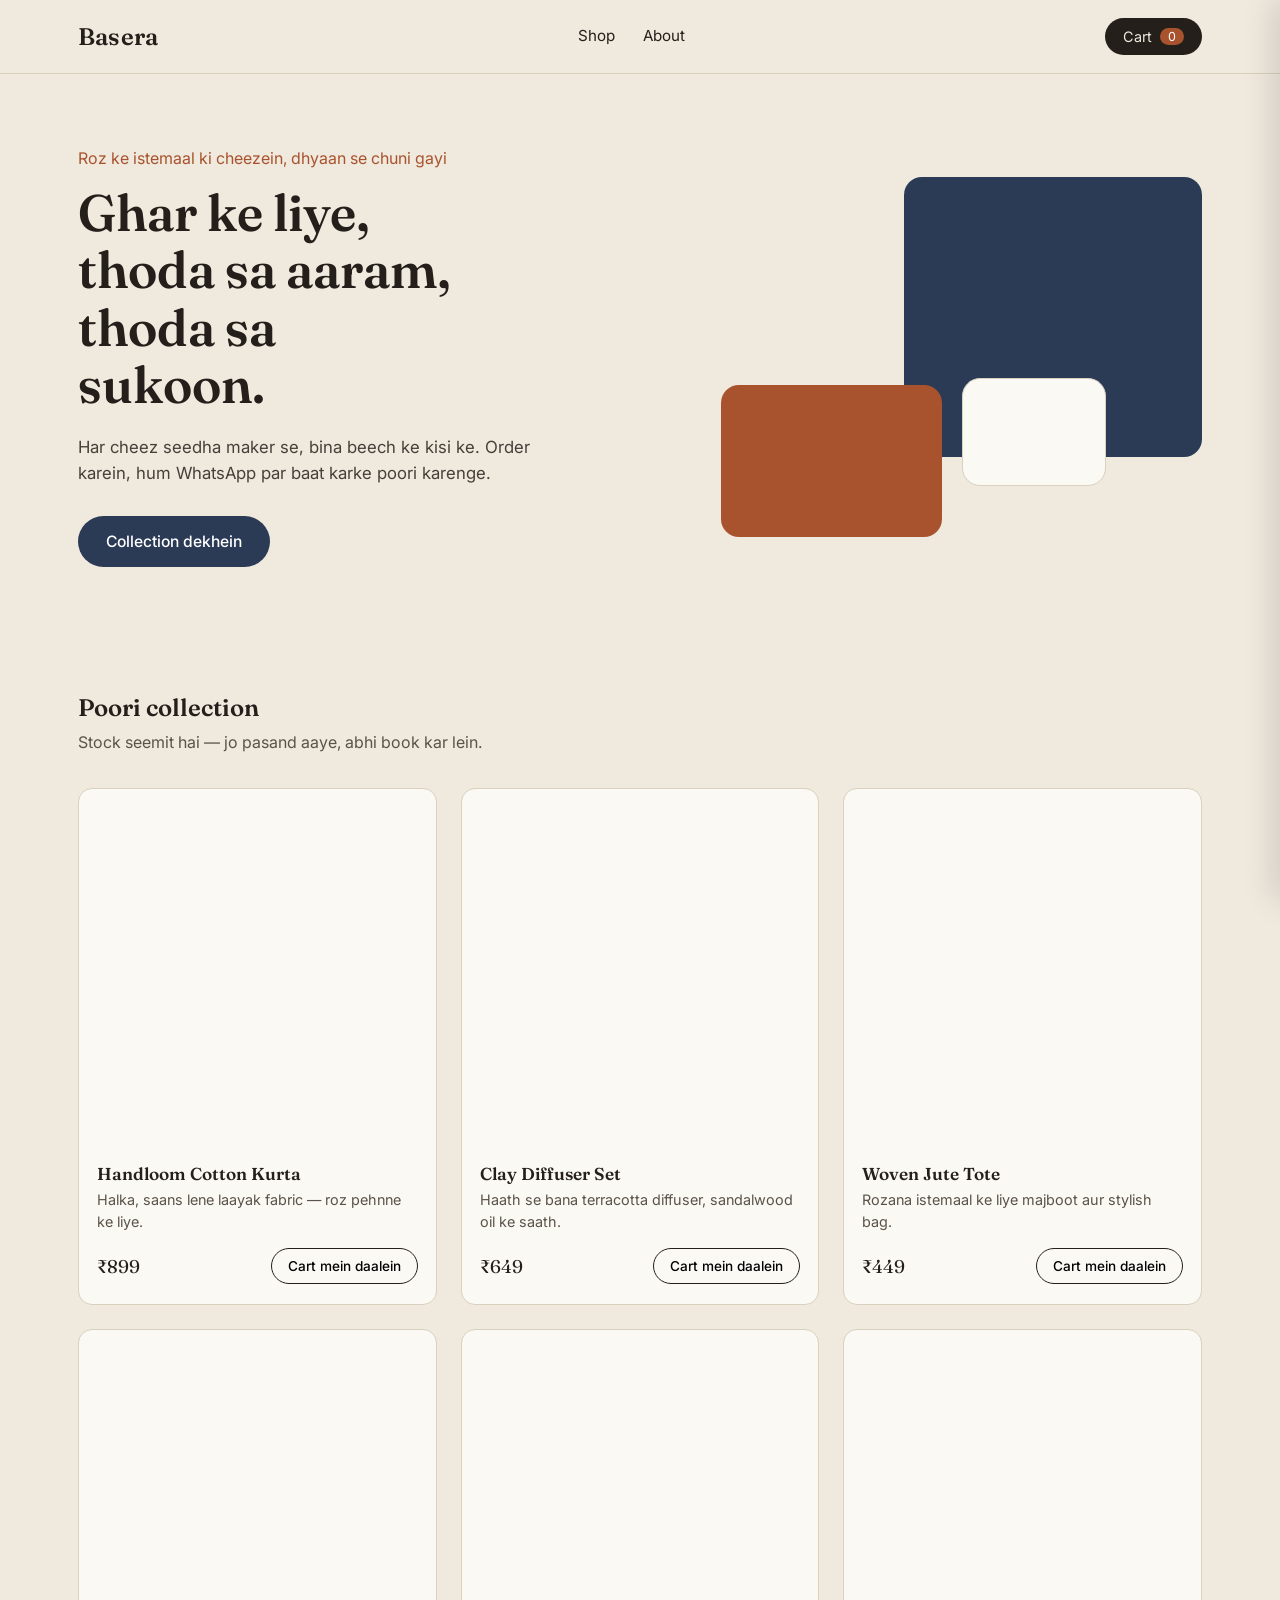
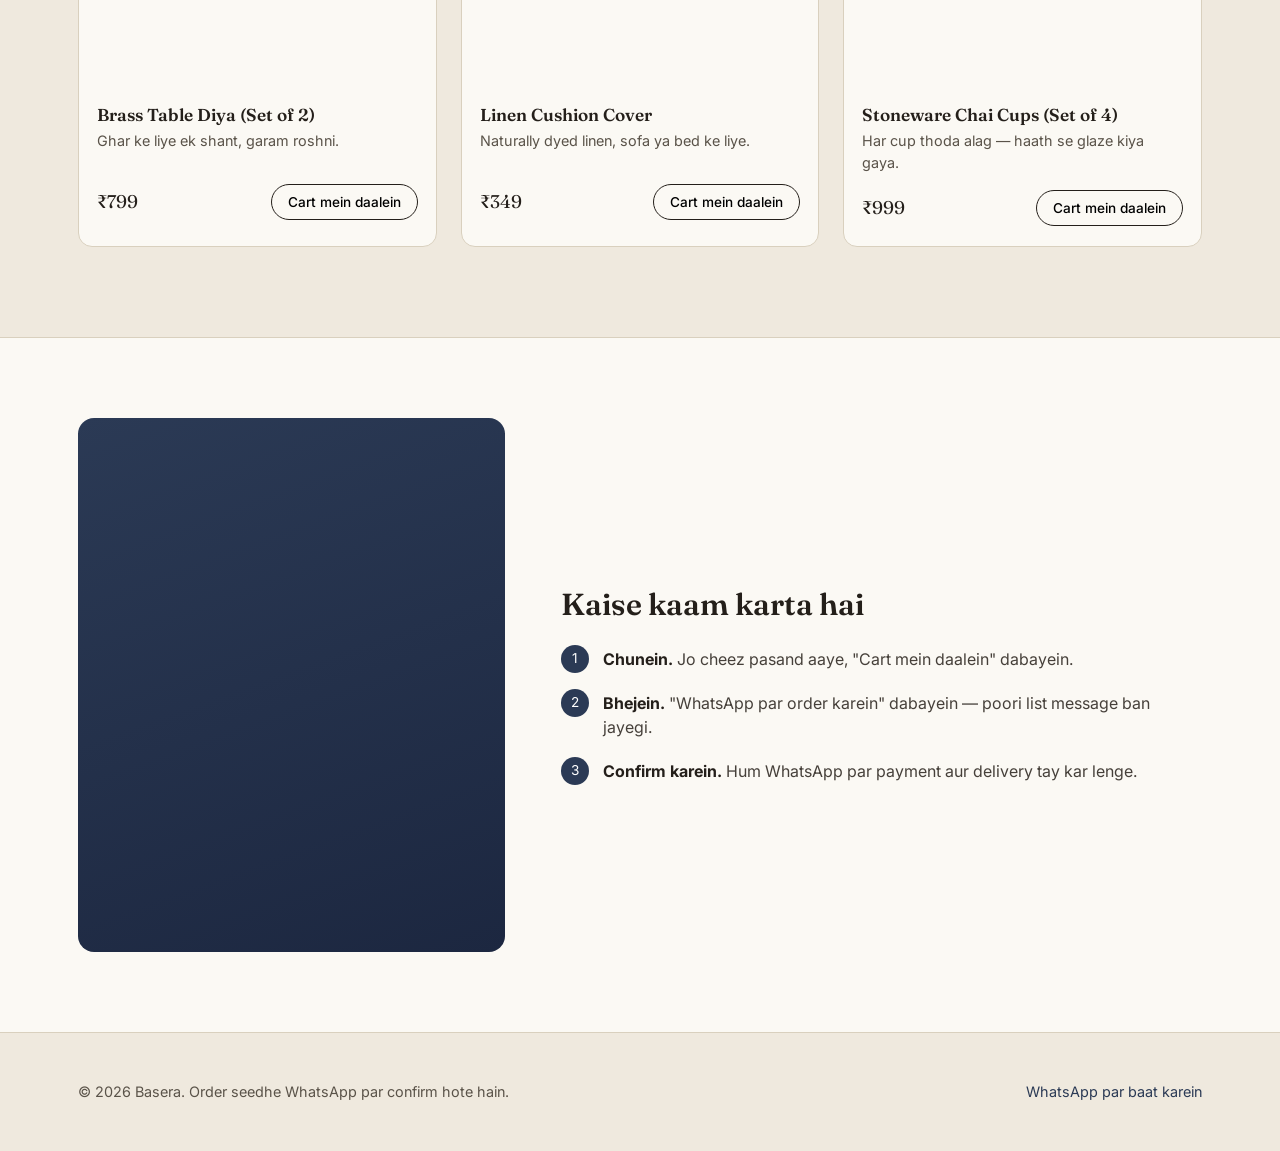
==== index.html @ c5f84205 "first commit" ====
<!DOCTYPE html>
<html lang="hi">
<head>
<meta charset="UTF-8" />
<meta name="viewport" content="width=device-width, initial-scale=1.0" />
<title>Basera — Handpicked Goods</title>
<link rel="preconnect" href="https://fonts.googleapis.com">
<link rel="preconnect" href="https://fonts.gstatic.com" crossorigin>
<link href="https://fonts.googleapis.com/css2?family=Fraunces:ital,opsz,wght@0,9..144,400;0,9..144,600;1,9..144,500&family=Inter:wght@400;500;600&display=swap" rel="stylesheet">
<link rel="stylesheet" href="style.css">
</head>
<body>

  <header class="site-header">
    <div class="wrap header-row">
      <a href="#" class="brand">Basera</a>
      <nav class="nav-links">
        <a href="#shop">Shop</a>
        <a href="#about">About</a>
      </nav>
      <button class="cart-toggle" id="cartToggle" aria-label="Cart kholein">
        Cart <span class="cart-count" id="cartCount">0</span>
      </button>
    </div>
  </header>

  <section class="hero">
    <div class="wrap hero-grid">
      <div class="hero-copy">
        <p class="hero-kicker">Roz ke istemaal ki cheezein, dhyaan se chuni gayi</p>
        <h1>Ghar ke liye, thoda sa aaram, thoda sa sukoon.</h1>
        <p class="hero-sub">Har cheez seedha maker se, bina beech ke kisi ke. Order karein, hum WhatsApp par baat karke poori karenge.</p>
        <a href="#shop" class="btn btn-primary">Collection dekhein</a>
      </div>
      <div class="hero-art" aria-hidden="true">
        <div class="hero-block block-a"></div>
        <div class="hero-block block-b"></div>
        <div class="hero-block block-c"></div>
      </div>
    </div>
  </section>

  <main>
    <section class="shop-section" id="shop">
      <div class="wrap">
        <div class="section-head">
          <h2>Poori collection</h2>
          <p>Stock seemit hai — jo pasand aaye, abhi book kar lein.</p>
        </div>
        <div class="product-grid" id="productGrid"><!-- JS se bharega --></div>
      </div>
    </section>

    <section class="about-section" id="about">
      <div class="wrap about-grid">
        <div class="about-image" aria-hidden="true"></div>
        <div class="about-copy">
          <h2>Kaise kaam karta hai</h2>
          <ol class="steps">
            <li><strong>Chunein.</strong> Jo cheez pasand aaye, "Cart mein daalein" dabayein.</li>
            <li><strong>Bhejein.</strong> "WhatsApp par order karein" dabayein — poori list message ban jayegi.</li>
            <li><strong>Confirm karein.</strong> Hum WhatsApp par payment aur delivery tay kar lenge.</li>
          </ol>
        </div>
      </div>
    </section>
  </main>

  <footer class="site-footer">
    <div class="wrap footer-row">
      <p>&copy; 2026 Basera. Order seedhe WhatsApp par confirm hote hain.</p>
      <a href="#" id="footerWhatsapp">WhatsApp par baat karein</a>
    </div>
  </footer>

  <!-- Cart drawer -->
  <div class="cart-overlay" id="cartOverlay"></div>
  <aside class="cart-drawer" id="cartDrawer" aria-label="Shopping cart">
    <div class="cart-drawer-head">
      <h2>Aapka Cart</h2>
      <button class="cart-close" id="cartClose" aria-label="Cart band karein">&times;</button>
    </div>
    <div class="cart-items" id="cartItems"><!-- JS se bharega --></div>
    <div class="cart-footer">
      <div class="cart-total-row">
        <span>Total</span>
        <span id="cartTotal">₹0</span>
      </div>
      <button class="btn btn-whatsapp" id="checkoutBtn">WhatsApp par order karein</button>
      <p class="cart-note">Payment yahan nahi hoti — order WhatsApp par confirm hota hai.</p>
    </div>
  </aside>

  <script src="products.js"></script>
  <script src="script.js"></script>
</body>
</html>
---- style.css ----
:root {
  --ink: #241f1a;
  --bg: #efe9de;
  --card: #fbf9f4;
  --indigo: #2b3a55;
  --indigo-dark: #1c2740;
  --rust: #a8532e;
  --line: #d9d0be;
  --whatsapp: #25d366;
  --whatsapp-dark: #1ea952;
  --serif: "Fraunces", serif;
  --sans: "Inter", sans-serif;
}

* { box-sizing: border-box; }

html { scroll-behavior: smooth; }

body {
  margin: 0;
  background: var(--bg);
  color: var(--ink);
  font-family: var(--sans);
  line-height: 1.5;
  -webkit-font-smoothing: antialiased;
}

.wrap {
  max-width: 1180px;
  margin: 0 auto;
  padding: 0 28px;
}

a { color: inherit; text-decoration: none; }

h1, h2, h3 {
  font-family: var(--serif);
  font-weight: 600;
  margin: 0;
  line-height: 1.12;
}

/* ---------- Header ---------- */
.site-header {
  position: sticky;
  top: 0;
  z-index: 20;
  background: rgba(239, 233, 222, 0.92);
  backdrop-filter: blur(6px);
  border-bottom: 1px solid var(--line);
}

.header-row {
  display: flex;
  align-items: center;
  justify-content: space-between;
  padding-top: 18px;
  padding-bottom: 18px;
}

.brand {
  font-family: var(--serif);
  font-size: 1.5rem;
  font-weight: 600;
  letter-spacing: 0.01em;
}

.nav-links {
  display: flex;
  gap: 28px;
  font-size: 0.95rem;
}

.nav-links a:hover { color: var(--indigo); }

.cart-toggle {
  background: var(--ink);
  color: var(--bg);
  border: none;
  border-radius: 999px;
  padding: 10px 18px;
  font-family: var(--sans);
  font-size: 0.9rem;
  cursor: pointer;
  display: flex;
  align-items: center;
  gap: 8px;
}

.cart-count {
  background: var(--rust);
  color: #fff;
  border-radius: 999px;
  padding: 1px 8px;
  font-size: 0.78rem;
}

/* ---------- Hero ---------- */
.hero { padding: 72px 0 88px; }

.hero-grid {
  display: grid;
  grid-template-columns: 1.1fr 0.9fr;
  gap: 56px;
  align-items: center;
}

.hero-kicker {
  font-size: 1rem;
  color: var(--rust);
  margin: 0 0 14px;
}

.hero-copy h1 {
  font-size: clamp(2.2rem, 4vw, 3.4rem);
  max-width: 11ch;
}

.hero-sub {
  max-width: 42ch;
  margin: 22px 0 30px;
  color: #46403a;
  font-size: 1.05rem;
}

.btn {
  display: inline-block;
  border: none;
  border-radius: 999px;
  padding: 14px 28px;
  font-family: var(--sans);
  font-size: 0.98rem;
  font-weight: 500;
  cursor: pointer;
}

.btn-primary {
  background: var(--indigo);
  color: #fff;
}
.btn-primary:hover { background: var(--indigo-dark); }

.hero-art {
  position: relative;
  height: 360px;
}

.hero-block {
  position: absolute;
  border-radius: 18px;
}

.block-a {
  width: 62%;
  height: 78%;
  background: var(--indigo);
  top: 0;
  right: 0;
}
.block-b {
  width: 46%;
  height: 42%;
  background: var(--rust);
  bottom: 0;
  left: 0;
}
.block-c {
  width: 30%;
  height: 30%;
  background: var(--card);
  border: 1px solid var(--line);
  bottom: 14%;
  right: 20%;
}

/* ---------- Shop section ---------- */
.shop-section { padding: 40px 0 90px; }

.section-head {
  margin-bottom: 34px;
  max-width: 46ch;
}

.section-head p {
  color: #5a5349;
  margin-top: 8px;
}

.product-grid {
  display: grid;
  grid-template-columns: repeat(3, 1fr);
  gap: 24px;
}

.product-card {
  background: var(--card);
  border: 1px solid var(--line);
  border-radius: 14px;
  overflow: hidden;
  display: flex;
  flex-direction: column;
}

.product-image {
  aspect-ratio: 1 / 1;
  background-size: cover;
  background-position: center;
}

.product-info { padding: 18px 18px 20px; }

.product-info h3 {
  font-size: 1.08rem;
  font-weight: 600;
  margin-bottom: 6px;
}

.product-desc {
  font-size: 0.9rem;
  color: #5a5349;
  margin: 0 0 16px;
  min-height: 2.6em;
}

.product-row {
  display: flex;
  align-items: center;
  justify-content: space-between;
}

.product-price {
  font-family: var(--serif);
  font-size: 1.15rem;
}

.btn-add {
  background: transparent;
  border: 1px solid var(--ink);
  border-radius: 999px;
  padding: 9px 16px;
  font-size: 0.85rem;
  cursor: pointer;
}
.btn-add:hover { background: var(--ink); color: var(--bg); }

/* ---------- About / how it works ---------- */
.about-section {
  background: var(--card);
  border-top: 1px solid var(--line);
  border-bottom: 1px solid var(--line);
  padding: 80px 0;
}

.about-grid {
  display: grid;
  grid-template-columns: 0.8fr 1.2fr;
  gap: 56px;
  align-items: center;
}

.about-image {
  aspect-ratio: 4 / 5;
  border-radius: 16px;
  background: linear-gradient(160deg, var(--indigo) 0%, var(--indigo-dark) 100%);
}

.about-copy h2 { font-size: 1.9rem; margin-bottom: 26px; }

.steps {
  list-style: none;
  margin: 0;
  padding: 0;
  counter-reset: step;
  display: flex;
  flex-direction: column;
  gap: 20px;
}

.steps li {
  counter-increment: step;
  position: relative;
  padding-left: 42px;
  color: #46403a;
}

.steps li::before {
  content: counter(step);
  position: absolute;
  left: 0;
  top: -2px;
  width: 28px;
  height: 28px;
  border-radius: 50%;
  background: var(--indigo);
  color: #fff;
  font-size: 0.85rem;
  display: flex;
  align-items: center;
  justify-content: center;
  font-family: var(--sans);
}

.steps strong { color: var(--ink); }

/* ---------- Footer ---------- */
.site-footer { padding: 34px 0; }

.footer-row {
  display: flex;
  justify-content: space-between;
  align-items: center;
  font-size: 0.9rem;
  color: #5a5349;
}

.footer-row a { color: var(--indigo); }

/* ---------- Cart drawer ---------- */
.cart-overlay {
  position: fixed;
  inset: 0;
  background: rgba(36, 31, 26, 0.45);
  opacity: 0;
  pointer-events: none;
  transition: opacity 0.25s ease;
  z-index: 30;
}
.cart-overlay.open { opacity: 1; pointer-events: auto; }

.cart-drawer {
  position: fixed;
  top: 0;
  right: 0;
  height: 100%;
  width: min(400px, 92vw);
  background: var(--card);
  z-index: 31;
  display: flex;
  flex-direction: column;
  transform: translateX(100%);
  transition: transform 0.3s ease;
  box-shadow: -8px 0 30px rgba(0,0,0,0.12);
}
.cart-drawer.open { transform: translateX(0); }

.cart-drawer-head {
  display: flex;
  justify-content: space-between;
  align-items: center;
  padding: 22px 24px;
  border-bottom: 1px solid var(--line);
}

.cart-drawer-head h2 { font-size: 1.3rem; }

.cart-close {
  background: none;
  border: none;
  font-size: 1.6rem;
  cursor: pointer;
  color: var(--ink);
  line-height: 1;
}

.cart-items {
  flex: 1;
  overflow-y: auto;
  padding: 20px 24px;
}

.cart-empty { color: #5a5349; }

.cart-item {
  display: flex;
  gap: 14px;
  padding: 14px 0;
  border-bottom: 1px solid var(--line);
}
.cart-item:first-child { padding-top: 0; }

.cart-item-image {
  width: 64px;
  height: 64px;
  border-radius: 10px;
  background-size: cover;
  background-position: center;
  flex-shrink: 0;
}

.cart-item-name { margin: 0; font-weight: 500; font-size: 0.95rem; }
.cart-item-price { margin: 4px 0 8px; color: #5a5349; font-size: 0.88rem; }

.qty-control {
  display: flex;
  align-items: center;
  gap: 10px;
}

.qty-btn {
  width: 26px;
  height: 26px;
  border-radius: 50%;
  border: 1px solid var(--line);
  background: var(--bg);
  cursor: pointer;
  font-size: 1rem;
  line-height: 1;
}

.remove-btn {
  margin-left: auto;
  background: none;
  border: none;
  color: var(--rust);
  font-size: 0.8rem;
  cursor: pointer;
}

.cart-footer {
  padding: 20px 24px 26px;
  border-top: 1px solid var(--line);
}

.cart-total-row {
  display: flex;
  justify-content: space-between;
  font-family: var(--serif);
  font-size: 1.2rem;
  margin-bottom: 16px;
}

.btn-whatsapp {
  width: 100%;
  background: var(--whatsapp);
  color: #fff;
  padding: 14px;
  font-weight: 600;
}
.btn-whatsapp:hover { background: var(--whatsapp-dark); }

.cart-note {
  text-align: center;
  font-size: 0.8rem;
  color: #5a5349;
  margin: 12px 0 0;
}

/* ---------- Responsive ---------- */
@media (max-width: 860px) {
  .hero-grid, .about-grid { grid-template-columns: 1fr; }
  .hero-art { height: 240px; order: -1; }
  .product-grid { grid-template-columns: repeat(2, 1fr); }
  .nav-links { display: none; }
}

@media (max-width: 520px) {
  .product-grid { grid-template-columns: 1fr; }
  .about-grid { gap: 32px; }
}

@media (prefers-reduced-motion: reduce) {
  html { scroll-behavior: auto; }
  .cart-drawer, .cart-overlay { transition: none; }
}
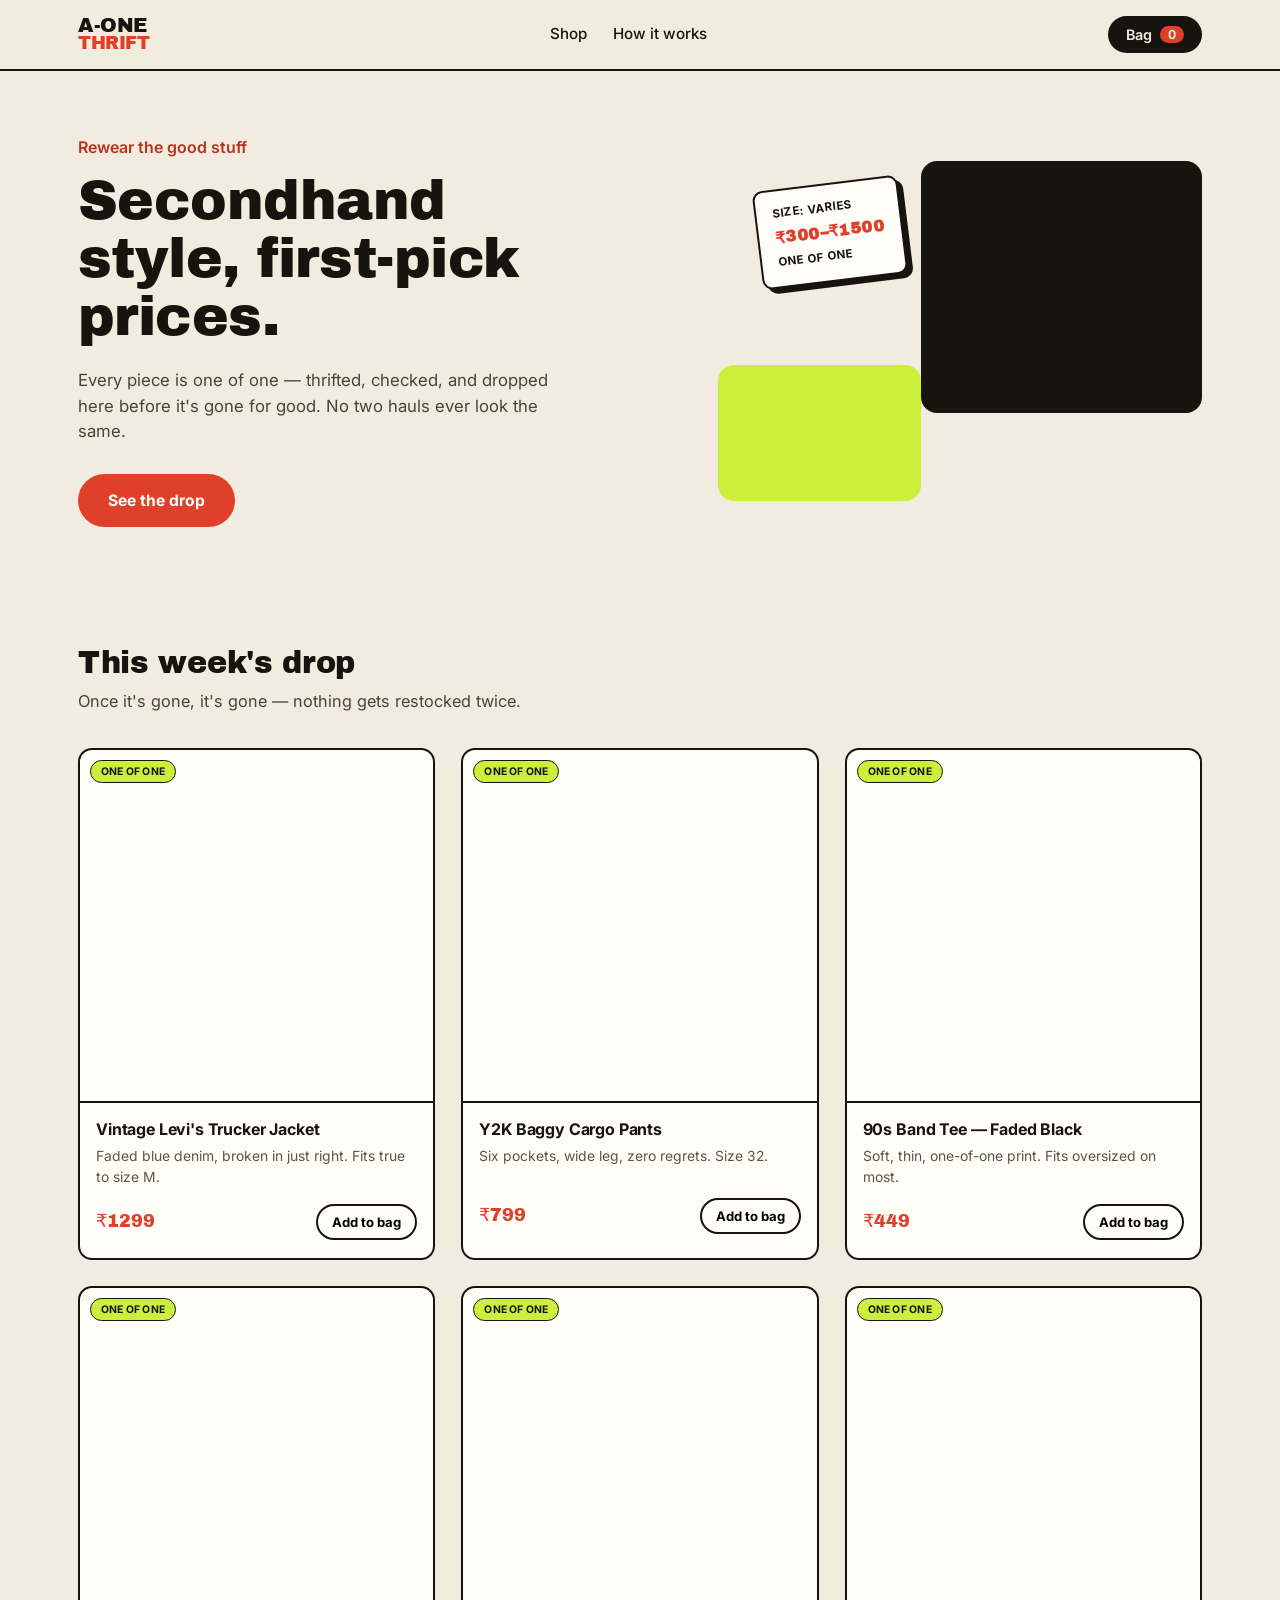
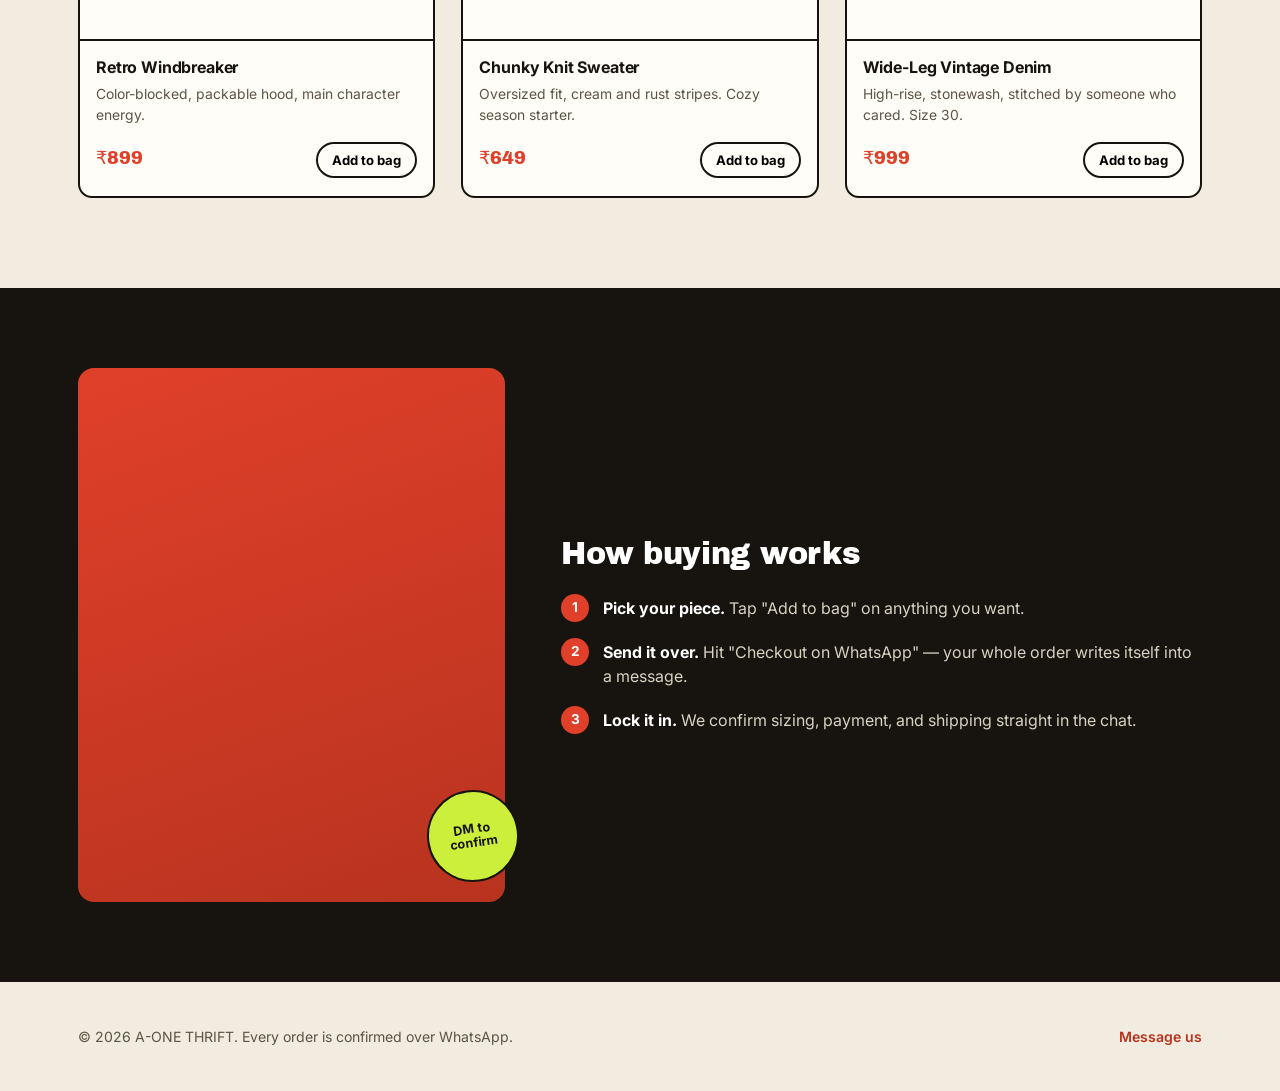
==== commit 2d19be09: "updated to A-ONE THRIFT design" ====
--- a/index.html
+++ b/index.html
@@ -1,25 +1,25 @@
 <!DOCTYPE html>
-<html lang="hi">
+<html lang="en">
 <head>
 <meta charset="UTF-8" />
 <meta name="viewport" content="width=device-width, initial-scale=1.0" />
-<title>Basera — Handpicked Goods</title>
+<title>A-ONE THRIFT — Secondhand, First Pick</title>
 <link rel="preconnect" href="https://fonts.googleapis.com">
 <link rel="preconnect" href="https://fonts.gstatic.com" crossorigin>
-<link href="https://fonts.googleapis.com/css2?family=Fraunces:ital,opsz,wght@0,9..144,400;0,9..144,600;1,9..144,500&family=Inter:wght@400;500;600&display=swap" rel="stylesheet">
+<link href="https://fonts.googleapis.com/css2?family=Archivo+Black&family=Inter:wght@400;500;600;700&display=swap" rel="stylesheet">
 <link rel="stylesheet" href="style.css">
 </head>
 <body>
 
   <header class="site-header">
     <div class="wrap header-row">
-      <a href="#" class="brand">Basera</a>
+      <a href="#" class="brand">A-ONE<span>THRIFT</span></a>
       <nav class="nav-links">
         <a href="#shop">Shop</a>
-        <a href="#about">About</a>
+        <a href="#about">How it works</a>
       </nav>
-      <button class="cart-toggle" id="cartToggle" aria-label="Cart kholein">
-        Cart <span class="cart-count" id="cartCount">0</span>
+      <button class="cart-toggle" id="cartToggle" aria-label="Open cart">
+        Bag <span class="cart-count" id="cartCount">0</span>
       </button>
     </div>
   </header>
@@ -27,15 +27,19 @@
   <section class="hero">
     <div class="wrap hero-grid">
       <div class="hero-copy">
-        <p class="hero-kicker">Roz ke istemaal ki cheezein, dhyaan se chuni gayi</p>
-        <h1>Ghar ke liye, thoda sa aaram, thoda sa sukoon.</h1>
-        <p class="hero-sub">Har cheez seedha maker se, bina beech ke kisi ke. Order karein, hum WhatsApp par baat karke poori karenge.</p>
-        <a href="#shop" class="btn btn-primary">Collection dekhein</a>
+        <p class="hero-kicker">Rewear the good stuff</p>
+        <h1>Secondhand style, first-pick prices.</h1>
+        <p class="hero-sub">Every piece is one of one — thrifted, checked, and dropped here before it's gone for good. No two hauls ever look the same.</p>
+        <a href="#shop" class="btn btn-primary">See the drop</a>
       </div>
       <div class="hero-art" aria-hidden="true">
+        <div class="tag-sticker">
+          <span class="tag-line">SIZE: VARIES</span>
+          <span class="tag-line tag-price">₹300–₹1500</span>
+          <span class="tag-line">ONE OF ONE</span>
+        </div>
         <div class="hero-block block-a"></div>
         <div class="hero-block block-b"></div>
-        <div class="hero-block block-c"></div>
       </div>
     </div>
   </section>
@@ -44,22 +48,24 @@
     <section class="shop-section" id="shop">
       <div class="wrap">
         <div class="section-head">
-          <h2>Poori collection</h2>
-          <p>Stock seemit hai — jo pasand aaye, abhi book kar lein.</p>
+          <h2>This week's drop</h2>
+          <p>Once it's gone, it's gone — nothing gets restocked twice.</p>
         </div>
-        <div class="product-grid" id="productGrid"><!-- JS se bharega --></div>
+        <div class="product-grid" id="productGrid"><!-- filled by JS --></div>
       </div>
     </section>
 
     <section class="about-section" id="about">
       <div class="wrap about-grid">
-        <div class="about-image" aria-hidden="true"></div>
+        <div class="about-image" aria-hidden="true">
+          <span class="about-badge">DM to<br>confirm</span>
+        </div>
         <div class="about-copy">
-          <h2>Kaise kaam karta hai</h2>
+          <h2>How buying works</h2>
           <ol class="steps">
-            <li><strong>Chunein.</strong> Jo cheez pasand aaye, "Cart mein daalein" dabayein.</li>
-            <li><strong>Bhejein.</strong> "WhatsApp par order karein" dabayein — poori list message ban jayegi.</li>
-            <li><strong>Confirm karein.</strong> Hum WhatsApp par payment aur delivery tay kar lenge.</li>
+            <li><strong>Pick your piece.</strong> Tap "Add to bag" on anything you want.</li>
+            <li><strong>Send it over.</strong> Hit "Checkout on WhatsApp" — your whole order writes itself into a message.</li>
+            <li><strong>Lock it in.</strong> We confirm sizing, payment, and shipping straight in the chat.</li>
           </ol>
         </div>
       </div>
@@ -68,26 +74,26 @@
 
   <footer class="site-footer">
     <div class="wrap footer-row">
-      <p>&copy; 2026 Basera. Order seedhe WhatsApp par confirm hote hain.</p>
-      <a href="#" id="footerWhatsapp">WhatsApp par baat karein</a>
+      <p>&copy; 2026 A-ONE THRIFT. Every order is confirmed over WhatsApp.</p>
+      <a href="#" id="footerWhatsapp">Message us</a>
     </div>
   </footer>
 
   <!-- Cart drawer -->
   <div class="cart-overlay" id="cartOverlay"></div>
-  <aside class="cart-drawer" id="cartDrawer" aria-label="Shopping cart">
+  <aside class="cart-drawer" id="cartDrawer" aria-label="Shopping bag">
     <div class="cart-drawer-head">
-      <h2>Aapka Cart</h2>
-      <button class="cart-close" id="cartClose" aria-label="Cart band karein">&times;</button>
+      <h2>Your Bag</h2>
+      <button class="cart-close" id="cartClose" aria-label="Close bag">&times;</button>
     </div>
-    <div class="cart-items" id="cartItems"><!-- JS se bharega --></div>
+    <div class="cart-items" id="cartItems"><!-- filled by JS --></div>
     <div class="cart-footer">
       <div class="cart-total-row">
         <span>Total</span>
         <span id="cartTotal">₹0</span>
       </div>
-      <button class="btn btn-whatsapp" id="checkoutBtn">WhatsApp par order karein</button>
-      <p class="cart-note">Payment yahan nahi hoti — order WhatsApp par confirm hota hai.</p>
+      <button class="btn btn-whatsapp" id="checkoutBtn">Checkout on WhatsApp</button>
+      <p class="cart-note">No payment happens here — every order is confirmed on WhatsApp.</p>
     </div>
   </aside>
 
--- a/style.css
+++ b/style.css
@@ -1,14 +1,14 @@
 :root {
-  --ink: #241f1a;
-  --bg: #efe9de;
-  --card: #fbf9f4;
-  --indigo: #2b3a55;
-  --indigo-dark: #1c2740;
-  --rust: #a8532e;
-  --line: #d9d0be;
+  --ink: #17140f;
+  --paper: #f1ecdf;
+  --card: #fffdf7;
+  --pop: #e0402a;
+  --pop-dark: #b8331f;
+  --lime: #cbef3b;
+  --line: #d9d0b8;
   --whatsapp: #25d366;
   --whatsapp-dark: #1ea952;
-  --serif: "Fraunces", serif;
+  --display: "Archivo Black", sans-serif;
   --sans: "Inter", sans-serif;
 }
 
@@ -18,7 +18,7 @@
 
 body {
   margin: 0;
-  background: var(--bg);
+  background: var(--paper);
   color: var(--ink);
   font-family: var(--sans);
   line-height: 1.5;
@@ -34,10 +34,11 @@
 a { color: inherit; text-decoration: none; }
 
 h1, h2, h3 {
-  font-family: var(--serif);
-  font-weight: 600;
+  font-family: var(--display);
+  font-weight: 400;
   margin: 0;
-  line-height: 1.12;
+  line-height: 1.05;
+  letter-spacing: -0.01em;
 }
 
 /* ---------- Header ---------- */
@@ -45,41 +46,50 @@
   position: sticky;
   top: 0;
   z-index: 20;
-  background: rgba(239, 233, 222, 0.92);
+  background: rgba(241, 236, 223, 0.94);
   backdrop-filter: blur(6px);
-  border-bottom: 1px solid var(--line);
+  border-bottom: 2px solid var(--ink);
 }
 
 .header-row {
   display: flex;
   align-items: center;
   justify-content: space-between;
-  padding-top: 18px;
-  padding-bottom: 18px;
+  padding-top: 16px;
+  padding-bottom: 16px;
 }
 
 .brand {
-  font-family: var(--serif);
-  font-size: 1.5rem;
-  font-weight: 600;
-  letter-spacing: 0.01em;
+  font-family: var(--display);
+  font-size: 1.25rem;
+  letter-spacing: -0.02em;
+  display: flex;
+  flex-direction: column;
+  line-height: 0.95;
+}
+
+.brand span {
+  color: var(--pop);
+  font-size: 0.9em;
 }
 
 .nav-links {
   display: flex;
-  gap: 28px;
+  gap: 26px;
   font-size: 0.95rem;
-}
-
-.nav-links a:hover { color: var(--indigo); }
+  font-weight: 500;
+}
+
+.nav-links a:hover { color: var(--pop); }
 
 .cart-toggle {
   background: var(--ink);
-  color: var(--bg);
+  color: var(--paper);
   border: none;
   border-radius: 999px;
   padding: 10px 18px;
   font-family: var(--sans);
+  font-weight: 600;
   font-size: 0.9rem;
   cursor: pointer;
   display: flex;
@@ -88,7 +98,7 @@
 }
 
 .cart-count {
-  background: var(--rust);
+  background: var(--pop);
   color: #fff;
   border-radius: 999px;
   padding: 1px 8px;
@@ -96,30 +106,31 @@
 }
 
 /* ---------- Hero ---------- */
-.hero { padding: 72px 0 88px; }
+.hero { padding: 64px 0 90px; }
 
 .hero-grid {
   display: grid;
   grid-template-columns: 1.1fr 0.9fr;
-  gap: 56px;
+  gap: 48px;
   align-items: center;
 }
 
 .hero-kicker {
   font-size: 1rem;
-  color: var(--rust);
+  font-weight: 600;
+  color: var(--pop-dark);
   margin: 0 0 14px;
 }
 
 .hero-copy h1 {
-  font-size: clamp(2.2rem, 4vw, 3.4rem);
-  max-width: 11ch;
+  font-size: clamp(2.1rem, 4.3vw, 3.5rem);
+  max-width: 12ch;
 }
 
 .hero-sub {
-  max-width: 42ch;
+  max-width: 44ch;
   margin: 22px 0 30px;
-  color: #46403a;
+  color: #4a4436;
   font-size: 1.05rem;
 }
 
@@ -127,97 +138,144 @@
   display: inline-block;
   border: none;
   border-radius: 999px;
-  padding: 14px 28px;
+  padding: 15px 30px;
   font-family: var(--sans);
   font-size: 0.98rem;
-  font-weight: 500;
+  font-weight: 700;
   cursor: pointer;
 }
 
 .btn-primary {
-  background: var(--indigo);
+  background: var(--pop);
   color: #fff;
 }
-.btn-primary:hover { background: var(--indigo-dark); }
+.btn-primary:hover { background: var(--pop-dark); }
 
 .hero-art {
   position: relative;
-  height: 360px;
+  height: 340px;
 }
 
 .hero-block {
   position: absolute;
-  border-radius: 18px;
+  border-radius: 16px;
 }
 
 .block-a {
-  width: 62%;
-  height: 78%;
-  background: var(--indigo);
+  width: 58%;
+  height: 74%;
+  background: var(--ink);
   top: 0;
   right: 0;
 }
 .block-b {
-  width: 46%;
-  height: 42%;
-  background: var(--rust);
+  width: 42%;
+  height: 40%;
+  background: var(--lime);
   bottom: 0;
   left: 0;
-}
-.block-c {
-  width: 30%;
-  height: 30%;
+  border-radius: 16px;
+}
+
+.tag-sticker {
+  position: absolute;
+  top: 22px;
+  left: 8%;
+  z-index: 2;
   background: var(--card);
-  border: 1px solid var(--line);
-  bottom: 14%;
-  right: 20%;
+  border: 2px solid var(--ink);
+  border-radius: 10px;
+  padding: 14px 16px;
+  transform: rotate(-7deg);
+  display: flex;
+  flex-direction: column;
+  gap: 4px;
+  box-shadow: 5px 5px 0 var(--ink);
+}
+
+.tag-line {
+  font-size: 0.72rem;
+  font-weight: 700;
+  letter-spacing: 0.03em;
+  color: var(--ink);
+}
+
+.tag-price {
+  font-family: var(--display);
+  font-size: 1rem;
+  color: var(--pop);
 }
 
 /* ---------- Shop section ---------- */
-.shop-section { padding: 40px 0 90px; }
+.shop-section { padding: 30px 0 90px; }
 
 .section-head {
   margin-bottom: 34px;
   max-width: 46ch;
 }
 
+.section-head h2 { font-size: 1.9rem; }
+
 .section-head p {
-  color: #5a5349;
-  margin-top: 8px;
+  color: #4a4436;
+  margin-top: 10px;
+  font-size: 1.02rem;
 }
 
 .product-grid {
   display: grid;
   grid-template-columns: repeat(3, 1fr);
-  gap: 24px;
+  gap: 26px;
 }
 
 .product-card {
   background: var(--card);
-  border: 1px solid var(--line);
+  border: 2px solid var(--ink);
   border-radius: 14px;
   overflow: hidden;
   display: flex;
   flex-direction: column;
+  transition: transform 0.15s ease;
+}
+
+.product-card:hover {
+  transform: rotate(var(--tilt, 0deg)) translateY(-3px);
 }
 
 .product-image {
   aspect-ratio: 1 / 1;
   background-size: cover;
   background-position: center;
-}
-
-.product-info { padding: 18px 18px 20px; }
+  position: relative;
+  border-bottom: 2px solid var(--ink);
+}
+
+.product-badge {
+  position: absolute;
+  top: 10px;
+  left: 10px;
+  background: var(--lime);
+  border: 1.5px solid var(--ink);
+  border-radius: 999px;
+  padding: 3px 10px;
+  font-size: 0.65rem;
+  font-weight: 700;
+  letter-spacing: 0.02em;
+}
+
+.product-info { padding: 16px 16px 18px; }
 
 .product-info h3 {
-  font-size: 1.08rem;
-  font-weight: 600;
+  font-family: var(--sans);
+  font-size: 1rem;
+  font-weight: 700;
   margin-bottom: 6px;
+  line-height: 1.3;
 }
 
 .product-desc {
-  font-size: 0.9rem;
-  color: #5a5349;
+  font-size: 0.87rem;
+  color: #5c5546;
   margin: 0 0 16px;
   min-height: 2.6em;
 }
@@ -229,25 +287,26 @@
 }
 
 .product-price {
-  font-family: var(--serif);
-  font-size: 1.15rem;
+  font-family: var(--display);
+  font-size: 1.1rem;
+  color: var(--pop);
 }
 
 .btn-add {
   background: transparent;
-  border: 1px solid var(--ink);
+  border: 2px solid var(--ink);
   border-radius: 999px;
-  padding: 9px 16px;
-  font-size: 0.85rem;
+  padding: 8px 14px;
+  font-size: 0.82rem;
+  font-weight: 700;
   cursor: pointer;
 }
-.btn-add:hover { background: var(--ink); color: var(--bg); }
+.btn-add:hover { background: var(--ink); color: var(--paper); }
 
 /* ---------- About / how it works ---------- */
 .about-section {
-  background: var(--card);
-  border-top: 1px solid var(--line);
-  border-bottom: 1px solid var(--line);
+  background: var(--ink);
+  color: var(--paper);
   padding: 80px 0;
 }
 
@@ -261,10 +320,31 @@
 .about-image {
   aspect-ratio: 4 / 5;
   border-radius: 16px;
-  background: linear-gradient(160deg, var(--indigo) 0%, var(--indigo-dark) 100%);
-}
-
-.about-copy h2 { font-size: 1.9rem; margin-bottom: 26px; }
+  background: linear-gradient(160deg, var(--pop) 0%, var(--pop-dark) 100%);
+  position: relative;
+}
+
+.about-badge {
+  position: absolute;
+  bottom: 20px;
+  right: -14px;
+  background: var(--lime);
+  color: var(--ink);
+  border: 2px solid var(--ink);
+  border-radius: 50%;
+  width: 92px;
+  height: 92px;
+  display: flex;
+  align-items: center;
+  justify-content: center;
+  text-align: center;
+  font-size: 0.78rem;
+  font-weight: 700;
+  transform: rotate(-8deg);
+  line-height: 1.15;
+}
+
+.about-copy h2 { font-size: 1.9rem; margin-bottom: 26px; color: #fff; }
 
 .steps {
   list-style: none;
@@ -280,7 +360,7 @@
   counter-increment: step;
   position: relative;
   padding-left: 42px;
-  color: #46403a;
+  color: #d8d2c1;
 }
 
 .steps li::before {
@@ -291,35 +371,41 @@
   width: 28px;
   height: 28px;
   border-radius: 50%;
-  background: var(--indigo);
+  background: var(--pop);
   color: #fff;
   font-size: 0.85rem;
+  font-weight: 700;
   display: flex;
   align-items: center;
   justify-content: center;
   font-family: var(--sans);
 }
 
-.steps strong { color: var(--ink); }
+.steps strong { color: #fff; }
 
 /* ---------- Footer ---------- */
-.site-footer { padding: 34px 0; }
+.site-footer { padding: 30px 0; }
 
 .footer-row {
   display: flex;
   justify-content: space-between;
   align-items: center;
-  font-size: 0.9rem;
-  color: #5a5349;
-}
-
-.footer-row a { color: var(--indigo); }
+  font-size: 0.88rem;
+  color: #5c5546;
+  flex-wrap: wrap;
+  gap: 10px;
+}
+
+.footer-row a {
+  color: var(--pop-dark);
+  font-weight: 600;
+}
 
 /* ---------- Cart drawer ---------- */
 .cart-overlay {
   position: fixed;
   inset: 0;
-  background: rgba(36, 31, 26, 0.45);
+  background: rgba(23, 20, 15, 0.5);
   opacity: 0;
   pointer-events: none;
   transition: opacity 0.25s ease;
@@ -339,7 +425,7 @@
   flex-direction: column;
   transform: translateX(100%);
   transition: transform 0.3s ease;
-  box-shadow: -8px 0 30px rgba(0,0,0,0.12);
+  border-left: 2px solid var(--ink);
 }
 .cart-drawer.open { transform: translateX(0); }
 
@@ -348,10 +434,10 @@
   justify-content: space-between;
   align-items: center;
   padding: 22px 24px;
-  border-bottom: 1px solid var(--line);
-}
-
-.cart-drawer-head h2 { font-size: 1.3rem; }
+  border-bottom: 2px solid var(--ink);
+}
+
+.cart-drawer-head h2 { font-size: 1.15rem; }
 
 .cart-close {
   background: none;
@@ -368,7 +454,7 @@
   padding: 20px 24px;
 }
 
-.cart-empty { color: #5a5349; }
+.cart-empty { color: #5c5546; }
 
 .cart-item {
   display: flex;
@@ -385,10 +471,11 @@
   background-size: cover;
   background-position: center;
   flex-shrink: 0;
-}
-
-.cart-item-name { margin: 0; font-weight: 500; font-size: 0.95rem; }
-.cart-item-price { margin: 4px 0 8px; color: #5a5349; font-size: 0.88rem; }
+  border: 1.5px solid var(--ink);
+}
+
+.cart-item-name { margin: 0; font-weight: 600; font-size: 0.92rem; }
+.cart-item-price { margin: 4px 0 8px; color: #5c5546; font-size: 0.85rem; }
 
 .qty-control {
   display: flex;
@@ -400,8 +487,8 @@
   width: 26px;
   height: 26px;
   border-radius: 50%;
-  border: 1px solid var(--line);
-  background: var(--bg);
+  border: 1.5px solid var(--ink);
+  background: var(--paper);
   cursor: pointer;
   font-size: 1rem;
   line-height: 1;
@@ -411,21 +498,22 @@
   margin-left: auto;
   background: none;
   border: none;
-  color: var(--rust);
-  font-size: 0.8rem;
+  color: var(--pop);
+  font-size: 0.78rem;
+  font-weight: 600;
   cursor: pointer;
 }
 
 .cart-footer {
   padding: 20px 24px 26px;
-  border-top: 1px solid var(--line);
+  border-top: 2px solid var(--ink);
 }
 
 .cart-total-row {
   display: flex;
   justify-content: space-between;
-  font-family: var(--serif);
-  font-size: 1.2rem;
+  font-family: var(--display);
+  font-size: 1.15rem;
   margin-bottom: 16px;
 }
 
@@ -434,14 +522,13 @@
   background: var(--whatsapp);
   color: #fff;
   padding: 14px;
-  font-weight: 600;
 }
 .btn-whatsapp:hover { background: var(--whatsapp-dark); }
 
 .cart-note {
   text-align: center;
-  font-size: 0.8rem;
-  color: #5a5349;
+  font-size: 0.78rem;
+  color: #5c5546;
   margin: 12px 0 0;
 }
 
@@ -451,6 +538,7 @@
   .hero-art { height: 240px; order: -1; }
   .product-grid { grid-template-columns: repeat(2, 1fr); }
   .nav-links { display: none; }
+  .about-badge { right: 12px; }
 }
 
 @media (max-width: 520px) {
@@ -460,5 +548,5 @@
 
 @media (prefers-reduced-motion: reduce) {
   html { scroll-behavior: auto; }
-  .cart-drawer, .cart-overlay { transition: none; }
-}
+  .cart-drawer, .cart-overlay, .product-card { transition: none; }
+}
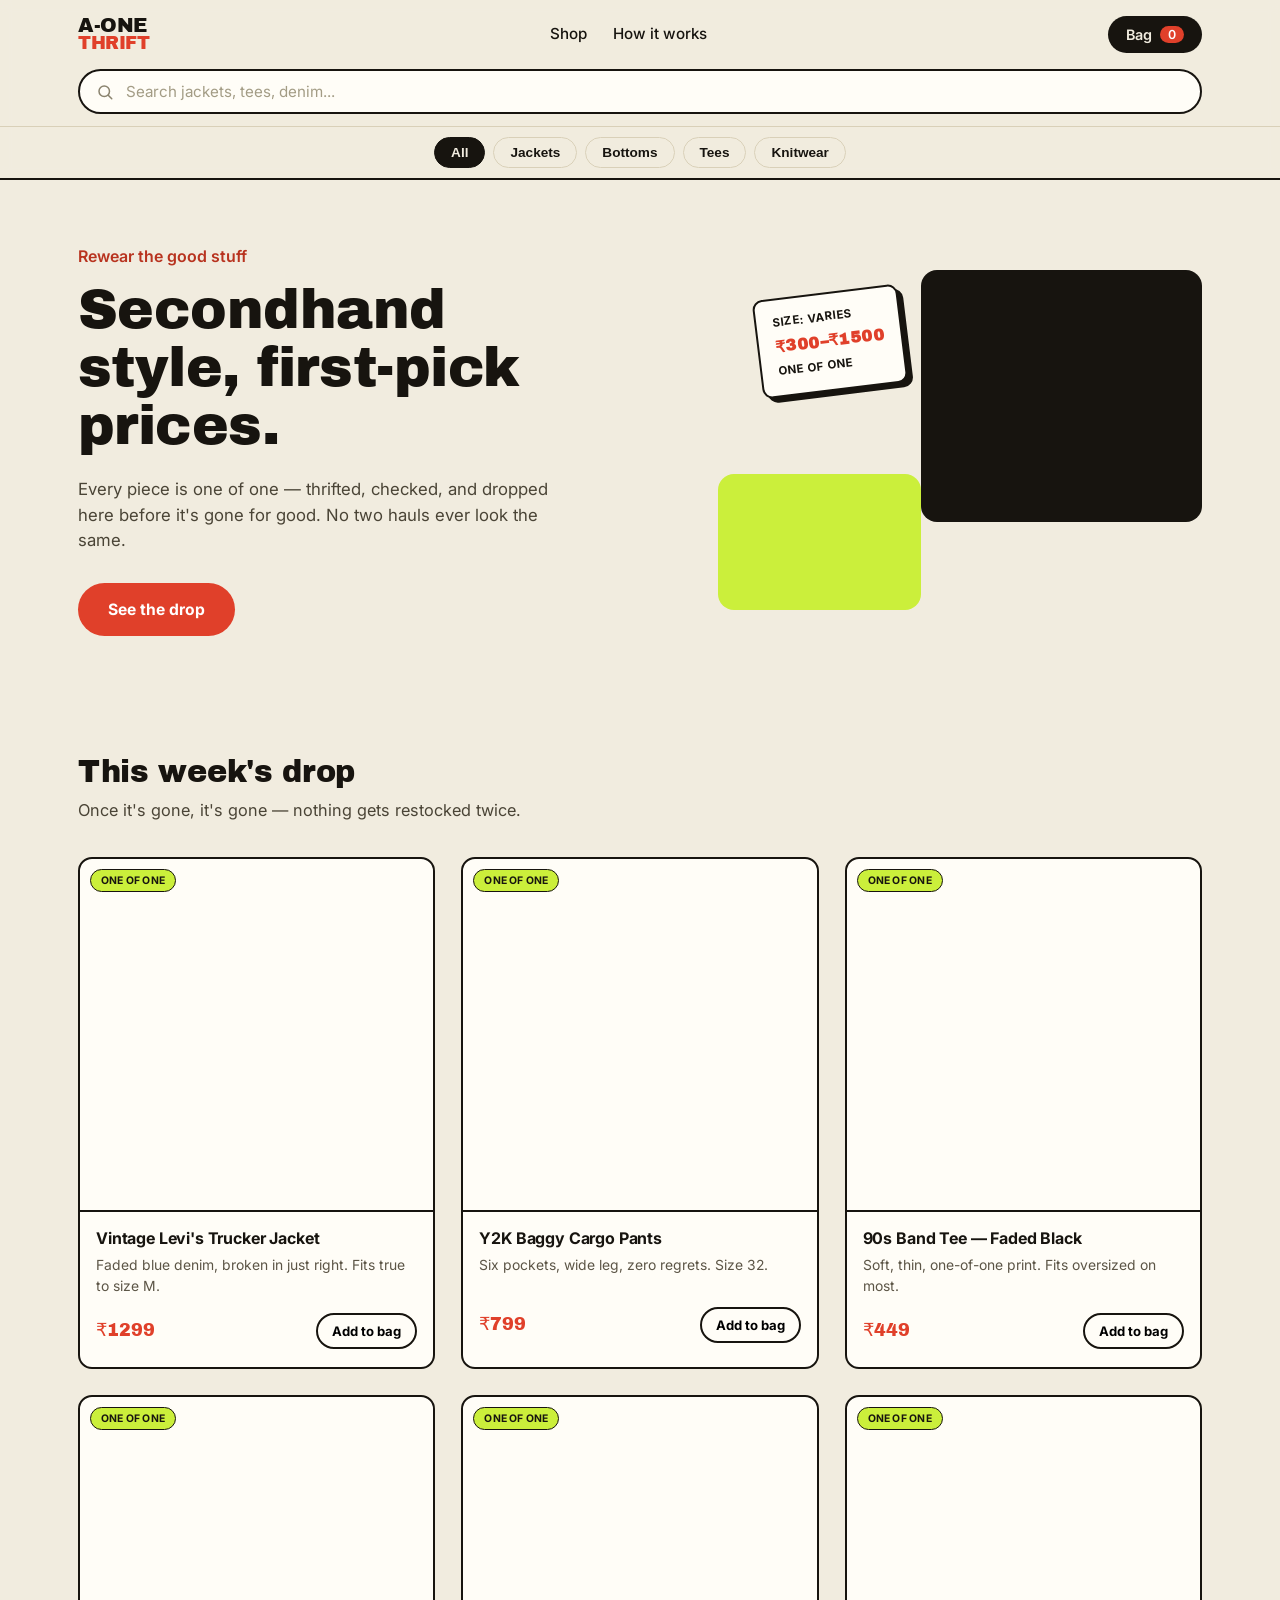
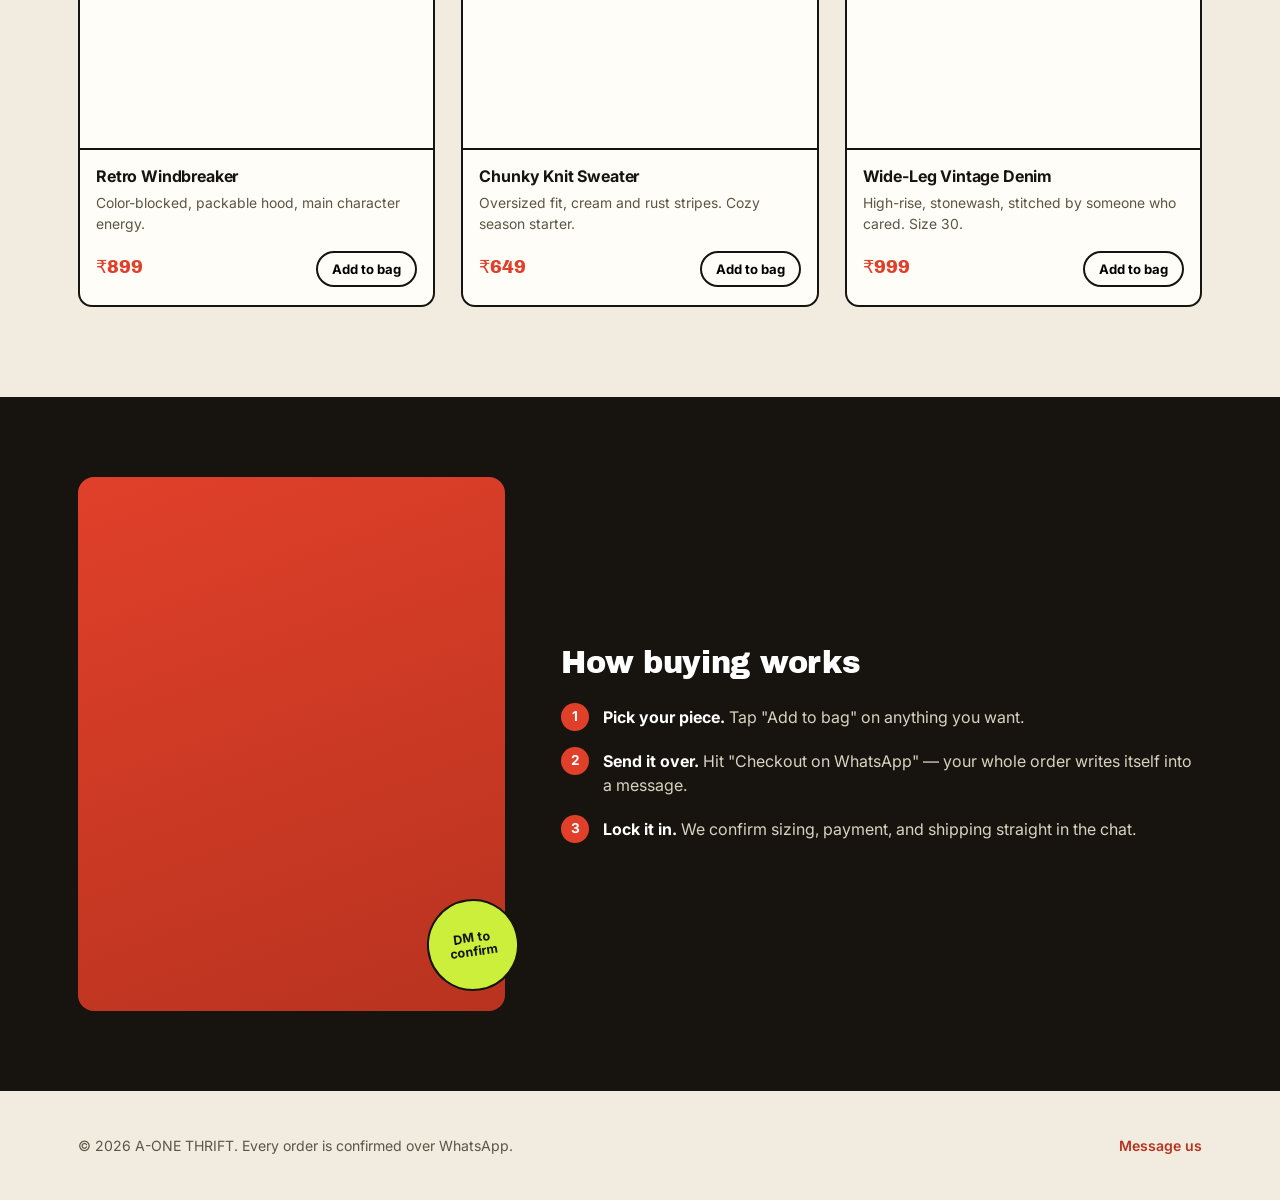
==== commit 14f5b309: "updated to A-OnE THRIFT NUMBER" ====
--- a/index.html
+++ b/index.html
@@ -22,6 +22,16 @@
         Bag <span class="cart-count" id="cartCount">0</span>
       </button>
     </div>
+    <div class="wrap search-row">
+      <div class="search-box">
+        <svg class="search-icon" width="18" height="18" viewBox="0 0 24 24" fill="none" xmlns="http://www.w3.org/2000/svg" aria-hidden="true">
+          <circle cx="11" cy="11" r="7" stroke="currentColor" stroke-width="2"/>
+          <path d="M21 21L16.65 16.65" stroke="currentColor" stroke-width="2" stroke-linecap="round"/>
+        </svg>
+        <input type="text" id="searchInput" placeholder="Search jackets, tees, denim..." aria-label="Search products" />
+      </div>
+    </div>
+    <div class="category-row" id="categoryRow"><!-- filled by JS --></div>
   </header>
 
   <section class="hero">
@@ -97,6 +107,12 @@
     </div>
   </aside>
 
+  <!-- Mobile sticky bag bar (shows when bag has items) -->
+  <div class="sticky-bag-bar" id="stickyBagBar">
+    <span id="stickyBagCount">0 items</span>
+    <button class="btn btn-primary" id="stickyBagBtn">View Bag · <span id="stickyBagTotal">₹0</span></button>
+  </div>
+
   <script src="products.js"></script>
   <script src="script.js"></script>
 </body>
--- a/style.css
+++ b/style.css
@@ -105,6 +105,115 @@
   font-size: 0.78rem;
 }
 
+/* ---------- Search ---------- */
+.search-row {
+  padding-bottom: 12px;
+}
+
+.search-box {
+  display: flex;
+  align-items: center;
+  gap: 10px;
+  background: var(--card);
+  border: 2px solid var(--ink);
+  border-radius: 999px;
+  padding: 10px 16px;
+}
+
+.search-icon { color: #8a836e; flex-shrink: 0; }
+
+.search-box input {
+  border: none;
+  background: transparent;
+  outline: none;
+  font-family: var(--sans);
+  font-size: 0.95rem;
+  color: var(--ink);
+  width: 100%;
+}
+
+.search-box input::placeholder { color: #a39c85; }
+
+/* ---------- Category filter ---------- */
+.category-row {
+  border-top: 1px solid var(--line);
+  padding: 10px 0;
+  overflow-x: auto;
+  scrollbar-width: none;
+}
+.category-row::-webkit-scrollbar { display: none; }
+
+.category-scroll {
+  display: flex;
+  gap: 8px;
+  padding: 0 28px;
+  width: max-content;
+  margin: 0 auto;
+}
+
+@media (min-width: 1236px) {
+  .category-scroll { padding: 0; max-width: 1180px; margin: 0 auto; }
+}
+
+.category-pill {
+  background: transparent;
+  border: 1.5px solid var(--line);
+  border-radius: 999px;
+  padding: 7px 16px;
+  font-size: 0.85rem;
+  font-weight: 600;
+  color: var(--ink);
+  cursor: pointer;
+  white-space: nowrap;
+  flex-shrink: 0;
+}
+
+.category-pill.active {
+  background: var(--ink);
+  border-color: var(--ink);
+  color: var(--paper);
+}
+
+.category-pill:hover:not(.active) { border-color: var(--ink); }
+
+.no-results {
+  grid-column: 1 / -1;
+  text-align: center;
+  padding: 50px 20px;
+  color: #5c5546;
+  font-size: 1rem;
+}
+
+/* ---------- Sticky mobile bag bar ---------- */
+.sticky-bag-bar {
+  display: none;
+  position: fixed;
+  bottom: 0;
+  left: 0;
+  right: 0;
+  z-index: 25;
+  background: var(--ink);
+  color: var(--paper);
+  padding: 12px 18px;
+  align-items: center;
+  justify-content: space-between;
+  gap: 12px;
+  border-top: 2px solid var(--ink);
+}
+
+.sticky-bag-bar.visible { display: flex; }
+
+.sticky-bag-bar span { font-size: 0.9rem; font-weight: 600; }
+
+.sticky-bag-bar .btn-primary {
+  padding: 10px 20px;
+  font-size: 0.9rem;
+}
+
+@media (min-width: 861px) {
+  .sticky-bag-bar { display: none !important; }
+}
+
 /* ---------- Hero ---------- */
 .hero { padding: 64px 0 90px; }
 
@@ -539,11 +648,17 @@
   .product-grid { grid-template-columns: repeat(2, 1fr); }
   .nav-links { display: none; }
   .about-badge { right: 12px; }
+  .site-footer { padding-bottom: 90px; }
 }
 
 @media (max-width: 520px) {
-  .product-grid { grid-template-columns: 1fr; }
+  .product-grid { grid-template-columns: repeat(2, 1fr); gap: 14px; }
   .about-grid { gap: 32px; }
+  .product-info { padding: 12px 12px 14px; }
+  .product-info h3 { font-size: 0.9rem; }
+  .product-desc { font-size: 0.8rem; min-height: 2.2em; -webkit-line-clamp: 2; overflow: hidden; display: -webkit-box; -webkit-box-orient: vertical; }
+  .product-row { flex-direction: column; align-items: flex-start; gap: 8px; }
+  .btn-add { width: 100%; text-align: center; }
 }
 
 @media (prefers-reduced-motion: reduce) {
